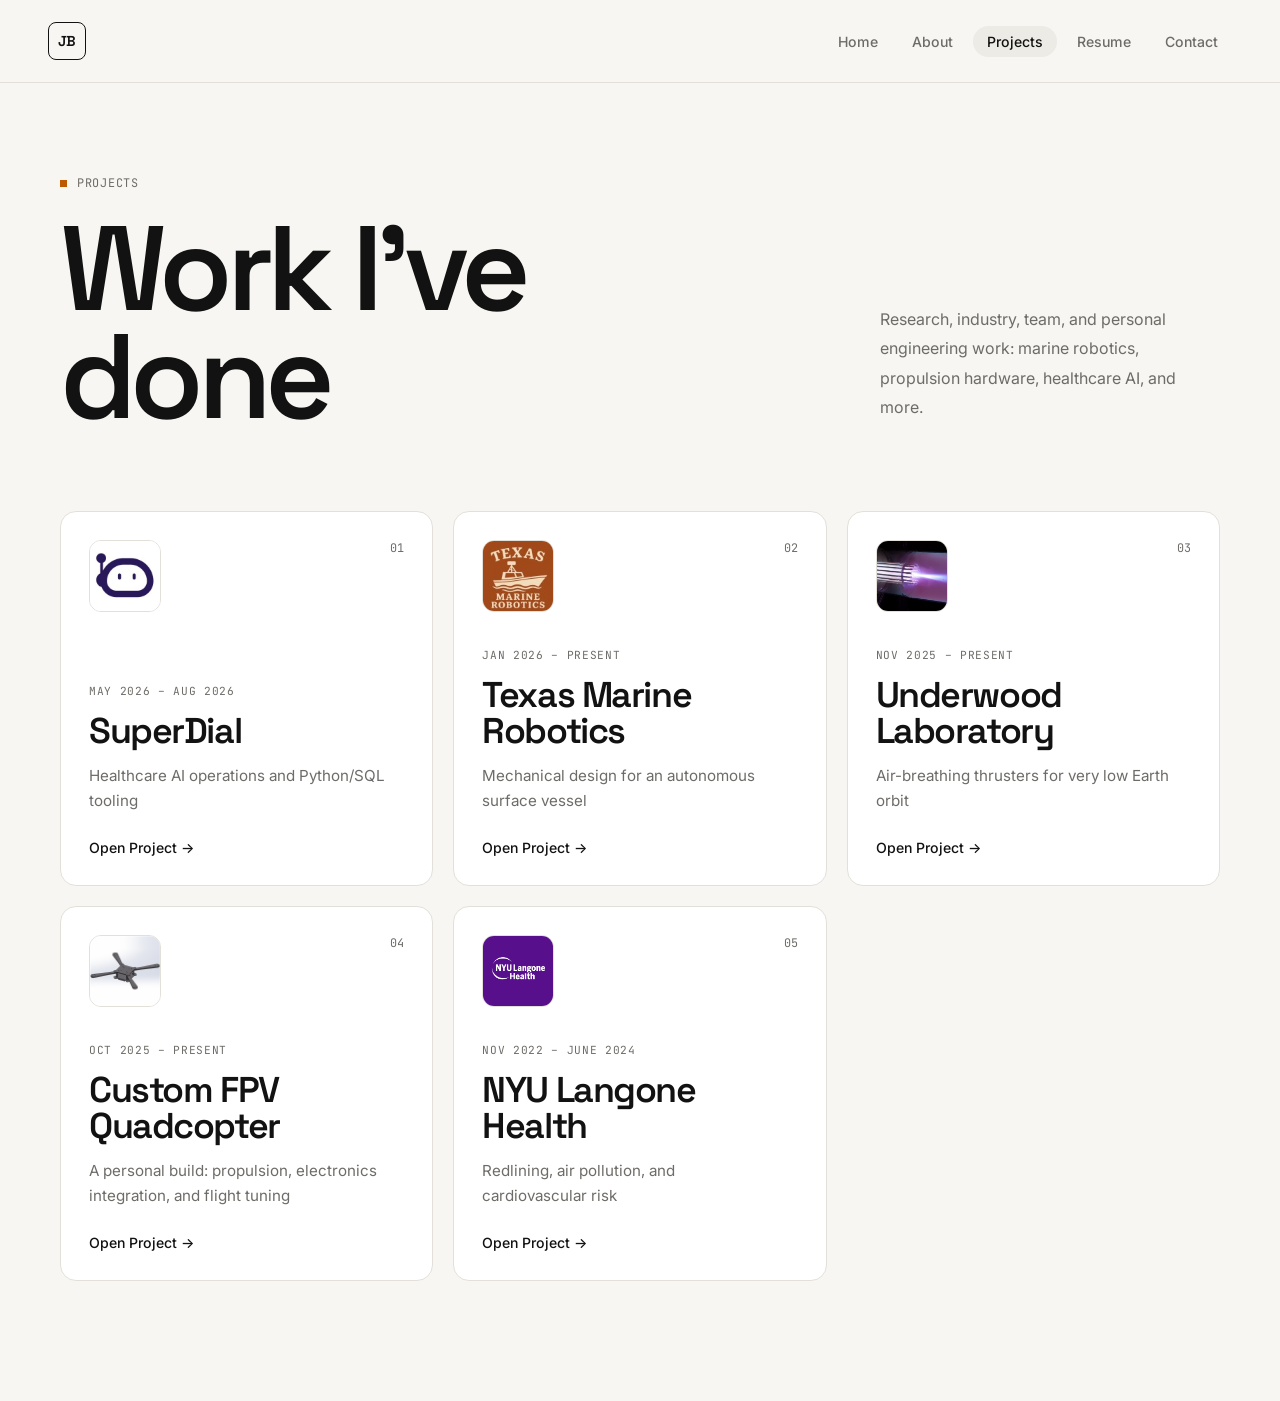
==== projects.html @ 9a5f4aa4 "Initial portfolio site Co-Authored-By: Claude Opus 5.5 <noreply@anthropic.com>" ====
<!DOCTYPE html>
<html lang="en">
<head>
  <meta charset="UTF-8">
  <meta name="viewport" content="width=device-width, initial-scale=1.0">
  <title>Projects | Jake Blaustein</title>
  <link href="https://fonts.googleapis.com/css2?family=Inter:wght@400;500&family=JetBrains+Mono:wght@400;500&family=Space+Grotesk:wght@500;600&display=swap" rel="stylesheet">
  <link rel="stylesheet" href="styles.css">
</head>
<body>
  <nav>
    <a href="index.html" class="nav-logo">JB</a>
    <div class="nav-links">
      <a href="index.html">Home</a>
      <a href="about.html">About</a>
      <a href="projects.html" class="active">Projects</a>
      <a href="resume.html">Resume</a>
      <a href="contact.html">Contact</a>
    </div>
  </nav>

  <main>
    <section class="hero">
      <div>
        <span class="label">Projects</span>
        <h1 class="xl">Work I&rsquo;ve done</h1>
      </div>
      <p>Research, industry, team, and personal engineering work: marine robotics, propulsion hardware, healthcare AI, and more.</p>
    </section>

    <section class="card-grid" aria-label="Projects">
      <a href="projects/superdial.html" class="card">
        <div class="card-logo"><img src="images/superdial-logo.jpg" alt="SuperDial logo"></div>
        <div>
          <span class="meta">May 2026 – Aug 2026</span>
          <h2>SuperDial</h2>
          <p>Healthcare AI operations and Python/SQL tooling</p>
          <span class="card-link">Open Project</span>
        </div>
      </a>

      <a href="projects/texas-marine-robotics.html" class="card">
        <div class="card-logo"><img src="images/tmr-logo.jpg" alt="Texas Marine Robotics logo"></div>
        <div>
          <span class="meta">Jan 2026 – Present</span>
          <h2>Texas Marine Robotics</h2>
          <p>Mechanical design for an autonomous surface vessel</p>
          <span class="card-link">Open Project</span>
        </div>
      </a>

      <a href="projects/underwood-lab.html" class="card">
        <div class="card-logo"><img src="images/underwood-thruster.webp" alt="Thruster plume during testing"></div>
        <div>
          <span class="meta">Nov 2025 – Present</span>
          <h2>Underwood Laboratory</h2>
          <p>Air-breathing thrusters for very low Earth orbit</p>
          <span class="card-link">Open Project</span>
        </div>
      </a>

      <a href="projects/quadcopter.html" class="card">
        <div class="card-logo"><img src="images/quadcopter-icon.png" alt="CAD model of the quadcopter frame"></div>
        <div>
          <span class="meta">Oct 2025 – Present</span>
          <h2>Custom FPV Quadcopter</h2>
          <p>A personal build: propulsion, electronics integration, and flight tuning</p>
          <span class="card-link">Open Project</span>
        </div>
      </a>

      <a href="projects/nyu-langone.html" class="card">
        <div class="card-logo"><img src="images/nyu-langone-logo.png" alt="NYU Langone Health logo"></div>
        <div>
          <span class="meta">Nov 2022 – June 2024</span>
          <h2>NYU Langone Health</h2>
          <p>Redlining, air pollution, and cardiovascular risk</p>
          <span class="card-link">Open Project</span>
        </div>
      </a>
    </section>
  </main>
</body>
</html>
---- styles.css ----
/* ==========================================================
   Jake Blaustein — Portfolio
   To change the look, edit the colors and fonts below.
   ========================================================== */

:root {
  --bg: #f7f6f2;        /* page background (warm off-white) */
  --surface: #ffffff;   /* cards */
  --text: #121212;
  --muted: #6d6c68;
  --line: #e2e0d9;
  --soft: #ecebe5;      /* image placeholders */
  --accent: #bf5700;    /* highlight color (burnt orange) */

  --font-display: "Space Grotesk", sans-serif;
  --font-body: "Inter", sans-serif;
  --font-mono: "JetBrains Mono", monospace;
}

* { box-sizing: border-box; }

html, body {
  margin: 0;
  min-height: 100%;
  font-family: var(--font-body);
  font-weight: 400;
  background: var(--bg);
  color: var(--text);
}

body { overflow-x: hidden; }

img { display: block; max-width: 100%; }
a { color: inherit; }

/* Small technical labels */
.label, .meta, .facts dt, .contact-label, .card-num {
  font-family: var(--font-mono);
  font-weight: 400;
  text-transform: uppercase;
  letter-spacing: 0.06em;
}

/* ---------- Nav ---------- */

nav {
  position: sticky;
  top: 0;
  z-index: 10;
  display: flex;
  justify-content: space-between;
  align-items: center;
  padding: 22px 48px;
  background: rgba(247, 246, 242, 0.92);
  backdrop-filter: blur(10px);
  -webkit-backdrop-filter: blur(10px);
  border-bottom: 1px solid var(--line);
}
.nav-logo {
  display: grid;
  place-items: center;
  width: 38px;
  height: 38px;
  border: 1.5px solid var(--text);
  border-radius: 8px;
  font-family: var(--font-display);
  font-size: 0.9rem;
  font-weight: 600;
  letter-spacing: -0.02em;
  text-decoration: none;
  transition: background 0.2s ease, color 0.2s ease;
}
.nav-logo:hover { background: var(--text); color: var(--bg); }
.nav-links { display: flex; gap: 6px; }
.nav-links a {
  color: var(--muted);
  font-size: 0.88rem;
  font-weight: 500;
  padding: 7px 14px;
  border-radius: 999px;
  text-decoration: none;
  transition: color 0.2s ease, background 0.2s ease;
}
.nav-links a:hover { color: var(--text); }
.nav-links a.active { color: var(--text); background: var(--soft); }

/* ---------- Layout ---------- */

main {
  width: min(1160px, calc(100% - 96px));
  margin: 0 auto;
  padding: 92px 0 120px;
}

.label {
  display: flex;
  align-items: center;
  gap: 10px;
  margin-bottom: 24px;
  color: var(--muted);
  font-size: 0.74rem;
}
.label::before {
  content: "";
  width: 7px;
  height: 7px;
  background: var(--accent);
  flex: none;
}

h1, h2, h3 {
  font-family: var(--font-display);
  font-weight: 600;
  margin: 0;
}

h1 {
  max-width: 900px;
  font-size: clamp(2.8rem, 6vw, 4.6rem);
  letter-spacing: -0.045em;
  line-height: 0.95;
}
h1.xl {
  font-size: clamp(3.6rem, 10vw, 7.5rem);
  letter-spacing: -0.055em;
  line-height: 0.9;
}

p {
  margin: 0 0 22px;
  color: var(--muted);
  font-size: 1rem;
  line-height: 1.85;
}

/* Arrow text links */
.links { display: flex; flex-wrap: wrap; gap: 12px; }
.link {
  display: inline-flex;
  align-items: center;
  gap: 10px;
  padding: 12px 20px;
  border: 1px solid var(--line);
  border-radius: 999px;
  background: var(--surface);
  color: var(--text);
  font-size: 0.92rem;
  font-weight: 500;
  text-decoration: none;
  transition: border-color 0.2s ease, background 0.2s ease, color 0.2s ease;
}
.link::after { content: "→"; transition: transform 0.2s ease; }
.link:hover { border-color: var(--text); }
.link:hover::after { transform: translateX(3px); }
.link.primary { background: var(--text); border-color: var(--text); color: var(--bg); }
.link.primary:hover { background: var(--accent); border-color: var(--accent); }

/* ---------- Home ---------- */

.home {
  min-height: calc(100vh - 84px);
  display: flex;
  flex-direction: column;
  justify-content: center;
  padding-top: 40px;
}
.home .tagline {
  max-width: 580px;
  margin-top: 36px;
  font-size: 1.1rem;
}
.home .tagline strong { color: var(--text); font-weight: 500; }
.home .links { margin-top: 48px; }

/* ---------- Page hero ---------- */

.hero {
  display: grid;
  grid-template-columns: minmax(0, 1fr) 340px;
  gap: 72px;
  align-items: end;
  margin-bottom: 80px;
}
.hero p { margin: 0 0 8px; }

/* ---------- Image placeholder ---------- */

.ph {
  display: grid;
  place-items: center;
  background-color: var(--soft);
  background-image:
    linear-gradient(var(--line) 1px, transparent 1px),
    linear-gradient(90deg, var(--line) 1px, transparent 1px);
  background-size: 24px 24px;
  color: var(--muted);
  font-family: var(--font-mono);
  font-size: 0.68rem;
  letter-spacing: 0.06em;
  text-transform: uppercase;
  text-align: center;
  padding: 12px;
}

/* ---------- Project overview cards ---------- */

.card-grid {
  display: grid;
  grid-template-columns: repeat(3, minmax(0, 1fr));
  gap: 20px;
  counter-reset: card;
}
.card {
  counter-increment: card;
  position: relative;
  min-height: 320px;
  display: flex;
  flex-direction: column;
  justify-content: space-between;
  gap: 34px;
  padding: 28px;
  background: var(--surface);
  border: 1px solid var(--line);
  border-radius: 16px;
  text-decoration: none;
  transition: border-color 0.2s ease, transform 0.2s ease, box-shadow 0.2s ease;
}
.card::before {
  content: counter(card, decimal-leading-zero);
  position: absolute;
  top: 28px;
  right: 28px;
  font-family: var(--font-mono);
  font-size: 0.74rem;
  color: var(--muted);
}
.card:hover {
  border-color: var(--text);
  transform: translateY(-3px);
  box-shadow: 0 12px 30px -18px rgba(0, 0, 0, 0.25);
}
.card-logo {
  width: 72px;
  height: 72px;
  border-radius: 12px;
  overflow: hidden;
}
.card-logo { border: 1px solid var(--line); }
.card-logo img { width: 100%; height: 100%; object-fit: cover; }
.card-logo.ph {
  background-image: none;
  font-family: var(--font-display);
  font-size: 0.95rem;
  font-weight: 600;
  letter-spacing: 0;
  color: var(--text);
  text-transform: none;
}
.meta {
  display: block;
  margin-bottom: 12px;
  color: var(--muted);
  font-size: 0.7rem;
  line-height: 1.7;
}
.card h2 {
  font-size: clamp(1.7rem, 2.8vw, 2.3rem);
  letter-spacing: -0.04em;
  line-height: 1;
}
.card p { max-width: 300px; margin: 14px 0 0; font-size: 0.95rem; line-height: 1.65; }
.card-link {
  display: inline-block;
  margin-top: 26px;
  font-size: 0.88rem;
  font-weight: 500;
  color: var(--text);
}
.card-link::after { content: " →"; }
.card:hover .card-link { color: var(--accent); }

/* ---------- Project detail ---------- */

.facts {
  display: grid;
  grid-template-columns: repeat(3, minmax(0, 1fr));
  gap: 20px;
  margin: 0 0 88px;
}
.facts div {
  padding: 22px 24px;
  background: var(--surface);
  border: 1px solid var(--line);
  border-radius: 14px;
}
.facts dt { color: var(--muted); font-size: 0.7rem; margin-bottom: 10px; }
.facts dd { margin: 0; font-size: 1rem; line-height: 1.55; }

.detail {
  display: grid;
  grid-template-columns: 280px minmax(0, 1fr);
  gap: 72px;
  margin-bottom: 88px;
}
.detail h2 {
  font-size: clamp(1.6rem, 2.6vw, 2.2rem);
  letter-spacing: -0.04em;
  line-height: 1;
}
.highlights { list-style: none; margin: 0; padding: 0; }
.highlights li {
  position: relative;
  padding: 22px 0 22px 26px;
  border-top: 1px solid var(--line);
  color: var(--muted);
  line-height: 1.8;
}
.highlights li::before {
  content: "";
  position: absolute;
  left: 0;
  top: 34px;
  width: 10px;
  height: 2px;
  background: var(--accent);
}
.highlights li:last-child { border-bottom: 1px solid var(--line); }
.highlights strong { color: var(--text); font-weight: 500; }
.highlights a { text-decoration-color: var(--accent); text-underline-offset: 3px; transition: color 0.2s ease; }
.highlights a:hover { color: var(--accent); }

.figures {
  display: grid;
  grid-template-columns: repeat(2, minmax(0, 1fr));
  gap: 20px;
  margin-bottom: 88px;
}
.figures figure { margin: 0; }
.figures figure:first-child { grid-column: span 2; }
.figures .ph, .figures img {
  width: 100%;
  aspect-ratio: 16 / 10;
  object-fit: cover;
  border-radius: 16px;
  border: 1px solid var(--line);
}
.figures figure:first-child .ph, .figures figure:first-child img { aspect-ratio: 16 / 8; }
/* Show images at their own shape instead of cropping to a fixed frame */
.figures.natural { align-items: start; }
.figures.natural figure:first-child { grid-column: auto; }
.figures.natural img,
.figures.natural figure:first-child img { aspect-ratio: auto; height: auto; }
.figures img.contain { object-fit: contain; background: #fff; }
.figures figcaption { margin-top: 12px; color: var(--muted); font-size: 0.85rem; }

.back-link {
  display: inline-block;
  font-size: 0.92rem;
  font-weight: 500;
  text-decoration: none;
}
.back-link:hover { color: var(--accent); }

/* ---------- About ---------- */

.about {
  display: grid;
  grid-template-columns: minmax(0, 1fr) 320px;
  gap: 72px;
  align-items: start;
}
.about h1 {
  font-size: clamp(2.2rem, 4vw, 3.3rem);
  line-height: 1.02;
}
.copy { max-width: 700px; margin-top: 48px; }
.about .links { margin-top: 40px; }
.portrait .ph, .portrait img {
  width: 100%;
  aspect-ratio: 4 / 5;
  object-fit: cover;
  object-position: center 20%;
  border-radius: 16px;
  border: 1px solid var(--line);
}

.about-facts {
  display: grid;
  grid-template-columns: repeat(2, minmax(0, 1fr));
  gap: 20px;
  margin-top: 110px;
}
.about-facts section {
  padding: 28px;
  background: var(--surface);
  border: 1px solid var(--line);
  border-radius: 16px;
}
.about-facts .label { margin-bottom: 18px; }
.about-facts .item { margin-bottom: 18px; }
.about-facts .item:last-child { margin-bottom: 0; }
.about-facts .item-title { font-weight: 500; line-height: 1.5; }
.about-facts .item-sub { color: var(--muted); font-size: 0.92rem; line-height: 1.7; }

/* ---------- Resume ---------- */

.resume-head {
  display: flex;
  justify-content: space-between;
  align-items: end;
  gap: 32px;
  margin-bottom: 56px;
  flex-wrap: wrap;
}
.resume-head p { margin: 24px 0 0; font-size: 0.92rem; }
.resume-viewer {
  border: 1px solid var(--line);
  border-radius: 16px;
  overflow: hidden;
  background: var(--surface);
}
.resume-viewer iframe {
  display: block;
  width: 100%;
  height: min(1150px, 135vw);
  border: 0;
}

/* ---------- Contact ---------- */

.intro { max-width: 560px; margin: 36px 0 72px; }
.contact-list { border-top: 1px solid var(--line); }
.contact-item {
  display: grid;
  grid-template-columns: 220px minmax(0, 1fr);
  gap: 24px;
  align-items: baseline;
  padding: 30px 0;
  border-bottom: 1px solid var(--line);
}
.contact-label { color: var(--muted); font-size: 0.74rem; }
.contact-link {
  font-family: var(--font-display);
  font-size: clamp(1.3rem, 3vw, 2rem);
  font-weight: 500;
  letter-spacing: -0.03em;
  text-decoration: none;
  word-break: break-word;
  transition: color 0.2s ease;
}
a.contact-link:hover { color: var(--accent); }

/* ---------- Responsive ---------- */

@media (max-width: 980px) {
  .card-grid { grid-template-columns: repeat(2, minmax(0, 1fr)); }
  .detail { grid-template-columns: 1fr; gap: 28px; }
}

@media (max-width: 820px) {
  nav { padding: 16px 24px; gap: 12px; }
  .nav-links { gap: 2px; overflow-x: auto; }
  .nav-links a { padding: 7px 10px; font-size: 0.82rem; }
  main { width: calc(100% - 48px); padding: 64px 0 88px; }
  .home { min-height: auto; padding-top: 20px; }
  .hero, .about, .card-grid, .about-facts { grid-template-columns: 1fr; }
  .hero { gap: 30px; margin-bottom: 56px; }
  .about { gap: 48px; }
  .portrait { max-width: 340px; }
  .about-facts { margin-top: 72px; }
  .card { min-height: 280px; }
  .facts { grid-template-columns: 1fr; gap: 12px; }
  .figures { grid-template-columns: 1fr; }
  .figures figure:first-child { grid-column: auto; }
  .contact-item { grid-template-columns: 1fr; gap: 10px; }
}

@media (max-width: 480px) {
  .nav-logo { display: none; }
  nav { justify-content: center; }
}
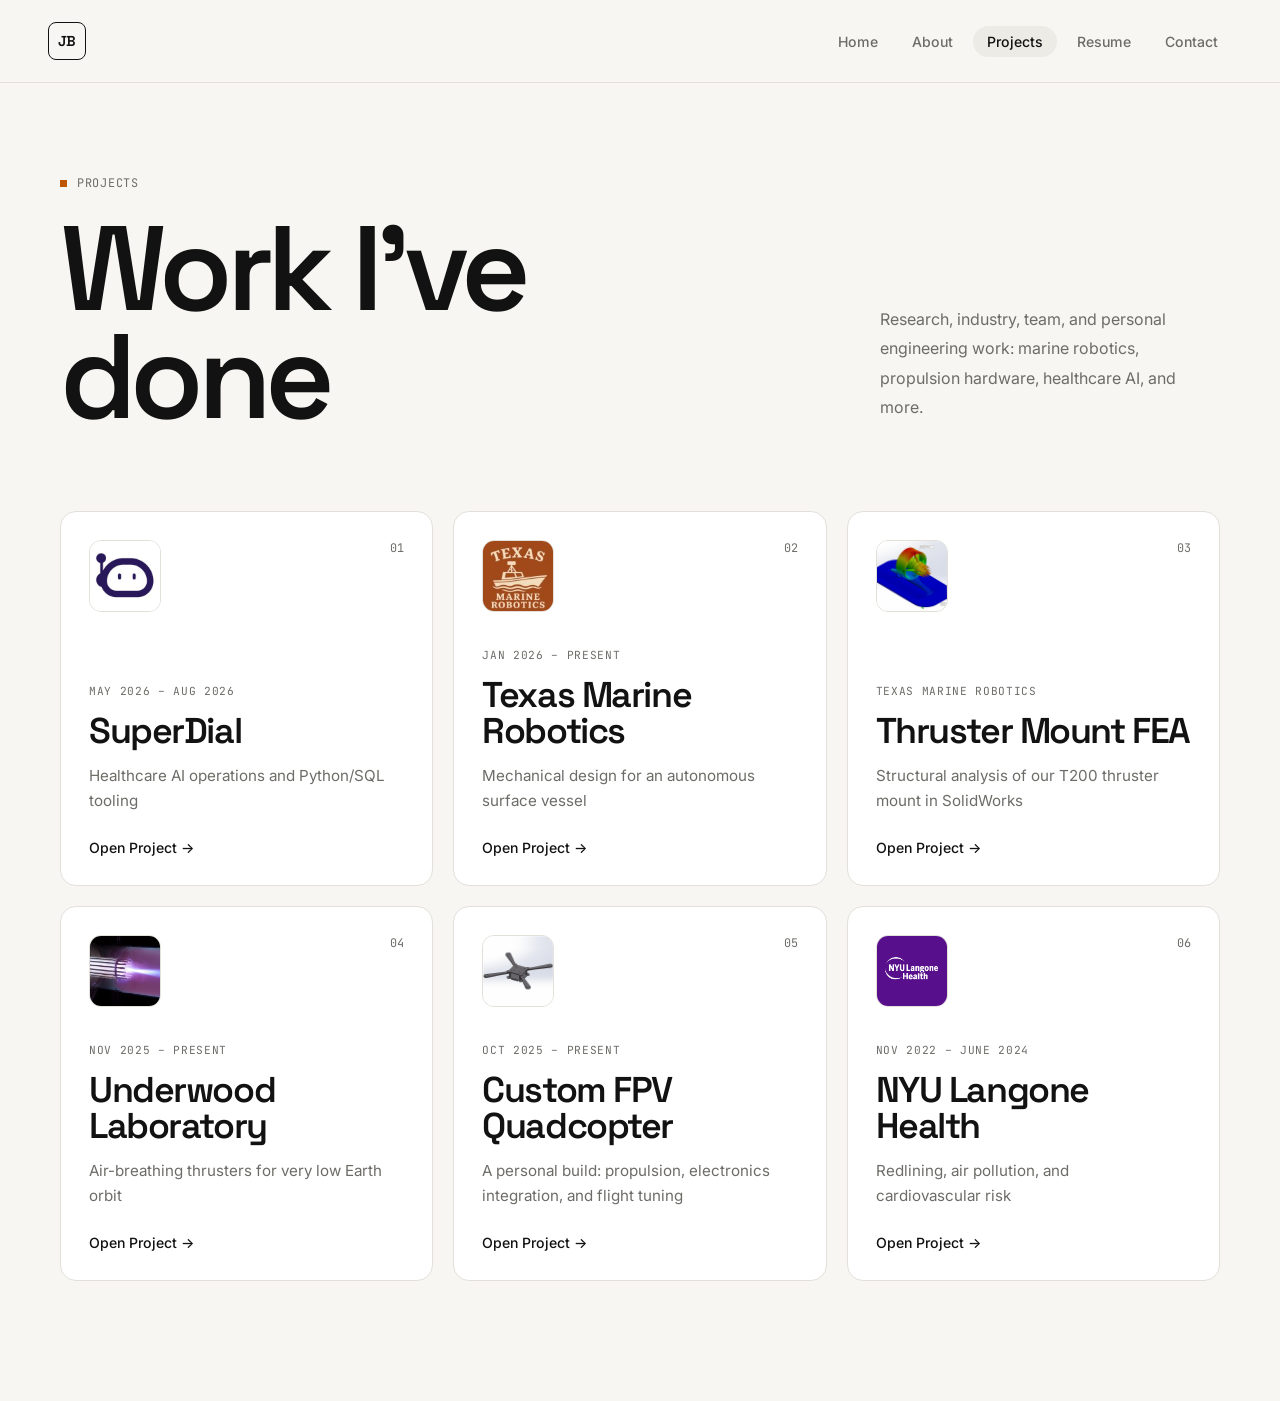
==== commit 7f573cff: "Add Texas Marine Robotics thruster mount FEA project Co-Authored-By: Claude Opus 5.5 <noreply@anthro" ====
--- a/projects.html
+++ b/projects.html
@@ -49,6 +49,16 @@
         </div>
       </a>
 
+      <a href="projects/tmr-thruster-mount.html" class="card">
+        <div class="card-logo"><img src="images/tmr-mount-icon.png" alt="Displacement plot of the thruster mount"></div>
+        <div>
+          <span class="meta">Texas Marine Robotics</span>
+          <h2>Thruster Mount FEA</h2>
+          <p>Structural analysis of our T200 thruster mount in SolidWorks</p>
+          <span class="card-link">Open Project</span>
+        </div>
+      </a>
+
       <a href="projects/underwood-lab.html" class="card">
         <div class="card-logo"><img src="images/underwood-thruster.webp" alt="Thruster plume during testing"></div>
         <div>
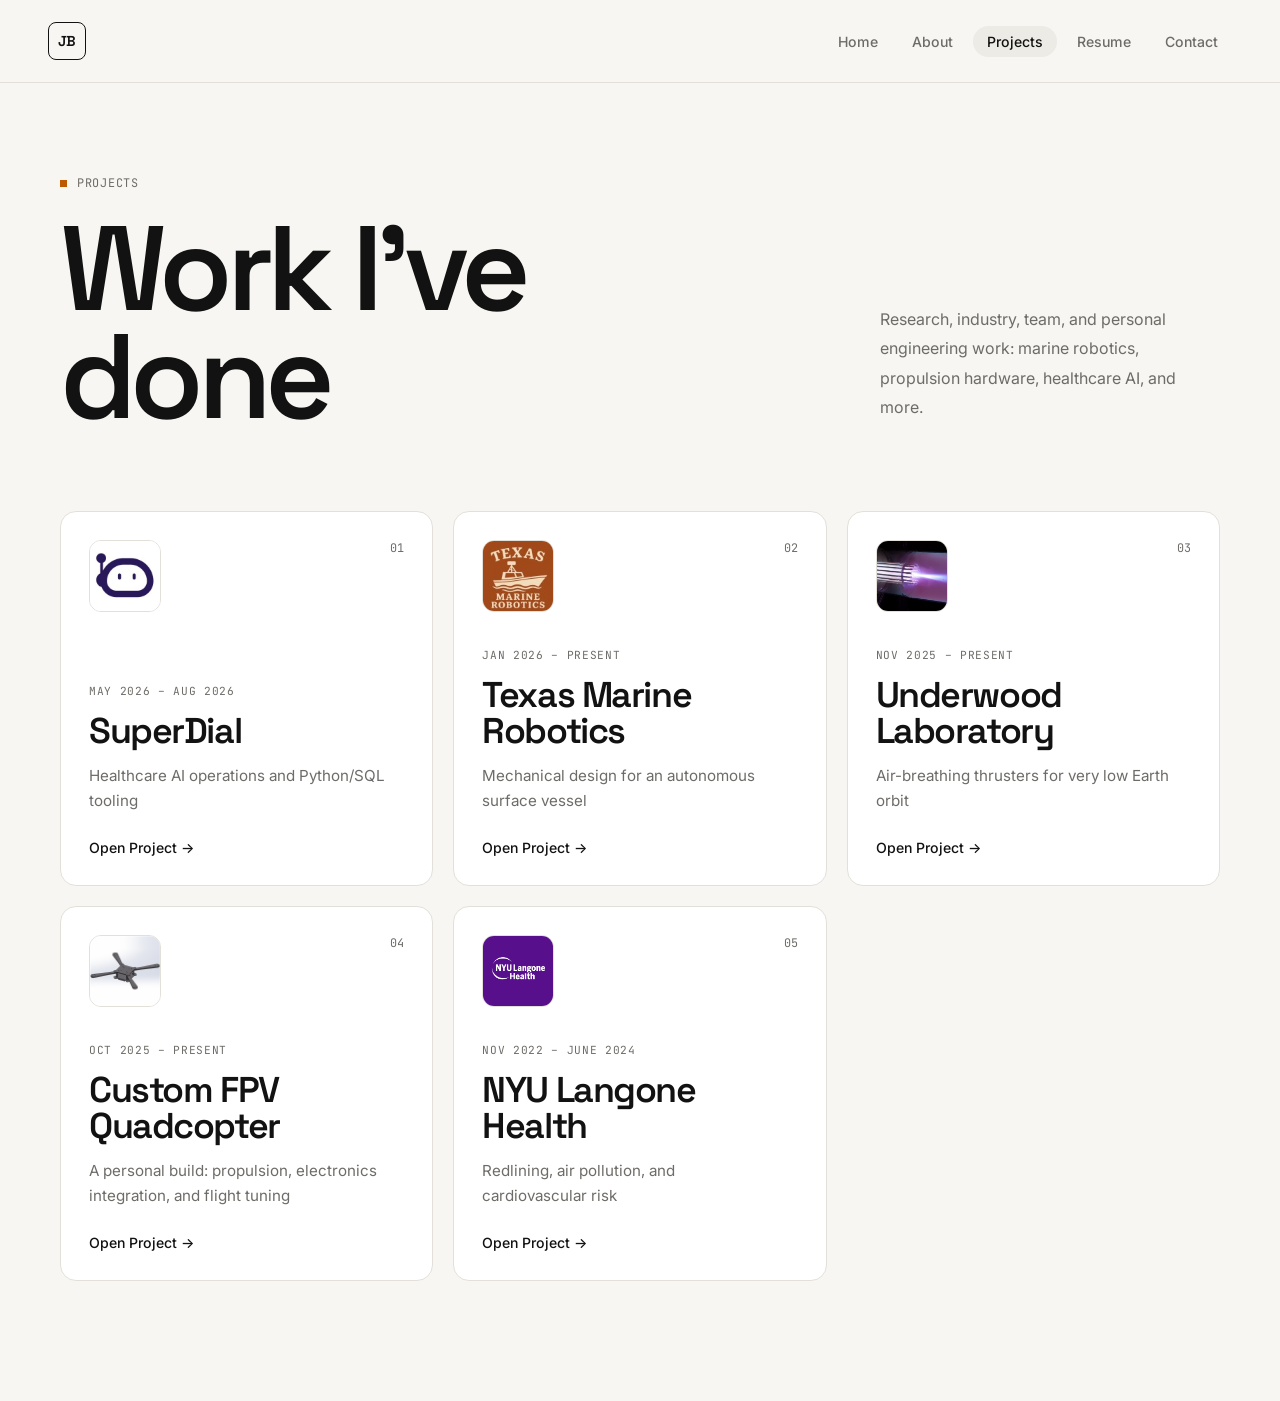
==== commit 6c1e72ce: "Move thruster mount FEA under the Texas Marine Robotics page Co-Authored-By: Claude Opus 5.5 <norepl" ====
--- a/projects.html
+++ b/projects.html
@@ -49,16 +49,6 @@
         </div>
       </a>
 
-      <a href="projects/tmr-thruster-mount.html" class="card">
-        <div class="card-logo"><img src="images/tmr-mount-icon.png" alt="Displacement plot of the thruster mount"></div>
-        <div>
-          <span class="meta">Texas Marine Robotics</span>
-          <h2>Thruster Mount FEA</h2>
-          <p>Structural analysis of our T200 thruster mount in SolidWorks</p>
-          <span class="card-link">Open Project</span>
-        </div>
-      </a>
-
       <a href="projects/underwood-lab.html" class="card">
         <div class="card-logo"><img src="images/underwood-thruster.webp" alt="Thruster plume during testing"></div>
         <div>
